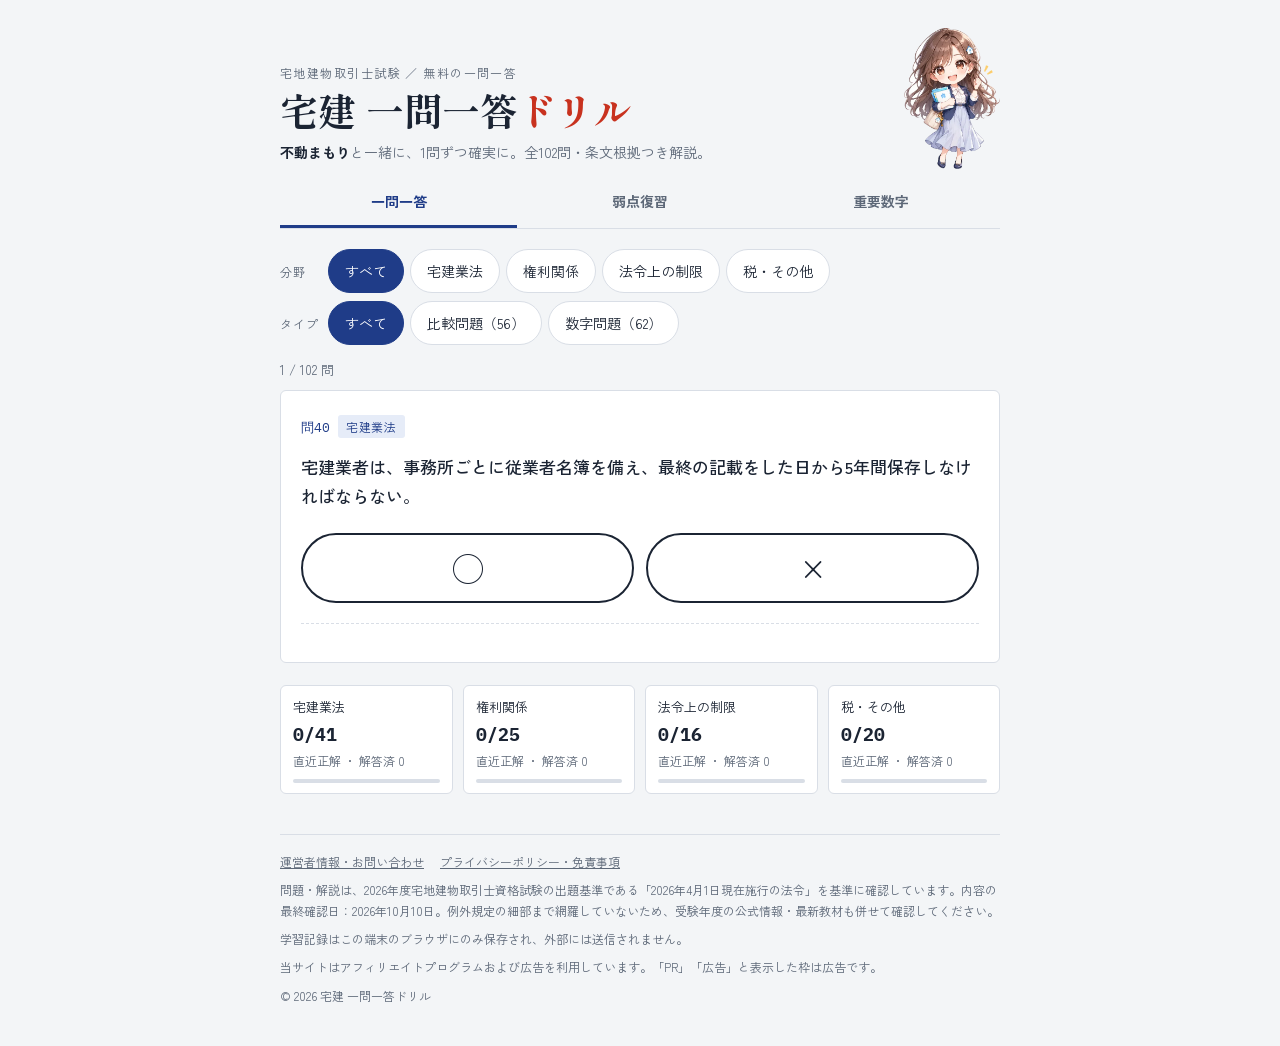
==== index.html @ 030e031e "問題を102問に拡充（×問題・税その他を追加、2026年4月の免税点改正に対応） Co-Authored-By: Claude Opus 5.5 <noreply@anthropic.com> Cla" ====
<!doctype html>
<html lang="ja">
<head>
<meta charset="utf-8">
<meta name="viewport" content="width=device-width,initial-scale=1,viewport-fit=cover">
<title>宅建 一問一答ドリル｜不動まもりと○×で合格へ</title>
<meta name="description" content="宅建試験（宅地建物取引士）の頻出論点を○×の一問一答で学べる無料サイト。宅建業法・権利関係・法令上の制限・税の問題に条文根拠つきの解説、間違えた問題の復習、重要数字の赤シート暗記ができます。">
<link rel="canonical" href="https://kenko-chahan.github.io/takken-drill/">
<meta property="og:type" content="website">
<meta property="og:title" content="宅建 一問一答ドリル">
<meta property="og:description" content="宅建の頻出論点を○×で。条文根拠つき解説・弱点復習・重要数字の赤シート。">
<meta property="og:url" content="https://kenko-chahan.github.io/takken-drill/">
<meta property="og:image" content="https://kenko-chahan.github.io/takken-drill/img/mamori-hello.webp">
<meta name="twitter:card" content="summary">
<link rel="icon" href="img/mamori-hello.webp" type="image/webp">
<link rel="preconnect" href="https://fonts.googleapis.com">
<link rel="preconnect" href="https://fonts.gstatic.com" crossorigin>
<link rel="stylesheet" href="https://fonts.googleapis.com/css2?family=Shippori+Mincho+B1:wght@600;800&family=Zen+Kaku+Gothic+New:wght@400;500;700&family=IBM+Plex+Mono:wght@500&display=swap">
<link rel="stylesheet" href="assets/style.css">
</head>
<body>
<div class="wrap">
<header class="hero">
  <div class="hero-text">
    <div class="eyebrow">宅地建物取引士試験 ／ 無料の一問一答</div>
    <h1>宅建 一問一答<span>ドリル</span></h1>
    <p class="greet"><b>不動まもり</b>と一緒に、1問ずつ確実に。全<span id="qcount">102</span>問・条文根拠つき解説。</p>
    <p class="countdown" id="countdown" hidden></p>
  </div>
  <img src="img/mamori-hello.webp" alt="ガッツポーズをする不動まもり" width="355" height="520">
</header>

<div class="tabs" role="tablist" aria-label="学習メニュー">
  <button type="button" role="tab" id="tab-drill" aria-selected="true" aria-controls="view-drill" tabindex="0">一問一答</button>
  <button type="button" role="tab" id="tab-review" aria-selected="false" aria-controls="view-review" tabindex="-1">弱点復習</button>
  <button type="button" role="tab" id="tab-nums" aria-selected="false" aria-controls="view-nums" tabindex="-1">重要数字</button>
</div>

<main>
<section id="view-drill" role="tabpanel" aria-labelledby="tab-drill" tabindex="0">
  <div class="filters" id="filters"></div>
  <div class="meta"><span id="progress"></span><span id="score"></span></div>
  <div id="sheet"></div>
  <div class="stats" id="stats"></div>
</section>

<section id="view-review" role="tabpanel" aria-labelledby="tab-review" tabindex="0" hidden>
  <h2>弱点復習</h2>
  <p class="lead">直近で間違えた問題だけを出題します。正解すると一覧から外れます。</p>
  <div id="reviewArea"></div>
</section>

<section id="view-nums" role="tabpanel" aria-labelledby="tab-nums" tabindex="0" hidden>
  <div class="coach"><img src="img/mamori-point.webp" alt="ボードを指して説明する不動まもり" width="520" height="502"><div><h2>重要数字</h2><p>本試験で狙われやすい数字です。赤シートで隠して、言えるまで繰り返しましょう。</p></div></div>
  <div class="toolbar">
    <p class="lead" style="margin:0">赤シートをONにすると数字が隠れます。1つずつタップ（またはEnter・Space）で表示し、もう一度押すと隠れます。</p>
    <button type="button" class="toggle" id="redBtn" aria-pressed="false">赤シート：OFF</button>
  </div>
  <div class="nums" id="numsBox"></div>
  <div class="ad" id="ad-nums" hidden></div>
</section>
</main>

<aside class="pr" id="pr-footer" hidden></aside>
<div class="ad" id="ad-footer" hidden></div>

<footer>
  <nav aria-label="サイト情報">
    <a href="about.html">運営者情報・お問い合わせ</a>
    <a href="privacy.html">プライバシーポリシー・免責事項</a>
  </nav>
  <p class="note">問題・解説は、2026年度宅地建物取引士資格試験の出題基準である「2026年4月1日現在施行の法令」を基準に確認しています。内容の最終確認日：2026年10月10日。例外規定の細部まで網羅していないため、受験年度の公式情報・最新教材も併せて確認してください。</p>
  <p class="note">学習記録はこの端末のブラウザにのみ保存され、外部には送信されません。</p>
  <p class="note">当サイトはアフィリエイトプログラムおよび広告を利用しています。「PR」「広告」と表示した枠は広告です。</p>
  <p class="note">&copy; <span id="year">2026</span> 宅建 一問一答ドリル</p>
</footer>
</div>
<script src="assets/config.js"></script>
<script src="assets/data.js"></script>
<script src="assets/common.js"></script>
<script src="assets/app.js"></script>
</body>
</html>
---- assets/style.css ----
/* Layout: single study column; tab bar on top; question sheet + marksheet-style ○× buttons; red-sheet number table */
:root{
  --bg:#f3f5f7; --paper:#ffffff; --ink:#1b2433; --muted:#5d6878; --line:#d9dee6;
  --accent:#1f3c88; --accent-soft:#e6ecf8; --shu:#c8321f; --shu-soft:#fbe9e6;
  --ok:#1f7a4d; --ok-soft:#e3f3ea;
  --f-display:"Shippori Mincho B1","Hiragino Mincho ProN","Yu Mincho",serif;
  --f-body:"Zen Kaku Gothic New","Hiragino Sans","Yu Gothic",system-ui,sans-serif;
  --f-mono:"IBM Plex Mono",ui-monospace,monospace;
  color-scheme:light;
}
@media (prefers-color-scheme: dark){:root:not([data-theme="light"]){
  --bg:#11151c; --paper:#1a202a; --ink:#e7ebf2; --muted:#9aa4b3; --line:#2c3441;
  --accent:#8fa9ec; --accent-soft:#222c42; --shu:#ef7a66; --shu-soft:#3a2220;
  --ok:#6cc89a; --ok-soft:#1c3328; color-scheme:dark}}
:root[data-theme="dark"]{
  --bg:#11151c; --paper:#1a202a; --ink:#e7ebf2; --muted:#9aa4b3; --line:#2c3441;
  --accent:#8fa9ec; --accent-soft:#222c42; --shu:#ef7a66; --shu-soft:#3a2220;
  --ok:#6cc89a; --ok-soft:#1c3328; color-scheme:dark}
*{box-sizing:border-box}
html{-webkit-text-size-adjust:100%}
body{margin:0;background:var(--bg);color:var(--ink);font-family:var(--f-body);font-size:15px;line-height:1.75;padding-inline:16px;padding-block:0 32px}
img{max-width:100%}
[hidden]{display:none!important}
a{color:var(--accent)}
.wrap{max-width:720px;margin:0 auto}
header{padding-block:28px 12px}
.eyebrow{font-size:12px;letter-spacing:.12em;color:var(--muted)}
h1{font-family:var(--f-display);font-weight:800;font-size:clamp(28px,7vw,38px);line-height:1.2;margin:4px 0 0;text-wrap:balance}
h1 span{color:var(--shu)}
h1 a{color:inherit;text-decoration:none}
.tabs{position:sticky;top:env(safe-area-inset-top,0px);z-index:5;background:var(--bg);display:flex;gap:4px;border-bottom:1px solid var(--line);margin-bottom:20px}
.tabs button{flex:1;font:inherit;font-weight:700;font-size:14px;background:none;border:0;border-bottom:3px solid transparent;color:var(--muted);padding:12px 4px;cursor:pointer}
.tabs button[aria-selected="true"]{color:var(--accent);border-bottom-color:var(--accent)}
button:focus-visible,a:focus-visible{outline:2px solid var(--accent);outline-offset:2px}
.filters{display:grid;gap:8px;margin-bottom:14px}
.frow{display:flex;flex-wrap:wrap;align-items:center;gap:6px}
.flabel{font-size:12px;letter-spacing:.08em;color:var(--muted);width:3.5em;flex:none}
.countdown{display:inline-block;margin:10px 0 0;font-size:13px;color:var(--ink);background:var(--shu-soft);border-left:3px solid var(--shu);padding:4px 10px;border-radius:0 4px 4px 0}
.countdown b{color:var(--shu)}
.cd-num{font-family:var(--f-mono);font-size:15px;font-variant-numeric:tabular-nums;white-space:nowrap}
.cd-tip{display:block;font-size:12px;color:var(--muted)}
.chip{font:inherit;font-size:14px;min-height:44px;border:1px solid var(--line);background:var(--paper);color:var(--ink);border-radius:999px;padding:6px 16px;cursor:pointer}
.chip[aria-pressed="true"]{background:var(--accent);border-color:var(--accent);color:var(--paper)}
.meta{display:flex;justify-content:space-between;font-size:13px;color:var(--muted);margin-bottom:8px;font-variant-numeric:tabular-nums}
.sheet{background:var(--paper);border:1px solid var(--line);border-radius:6px;padding:22px 20px}
.qno{font-family:var(--f-mono);font-size:13px;color:var(--accent)}
.cat{display:inline-block;font-size:12px;letter-spacing:.06em;background:var(--accent-soft);color:var(--accent);padding:1px 8px;border-radius:3px;margin-left:8px}
.q{font-size:17px;font-weight:500;margin:12px 0 0;min-width:0}
.marks{display:grid;grid-template-columns:1fr 1fr;gap:12px;margin-top:22px}
.mark{font-family:var(--f-display);font-size:34px;line-height:1;padding:16px 0;border:2px solid var(--ink);background:var(--paper);color:var(--ink);border-radius:999px;cursor:pointer;transition:background .15s}
.mark:hover:not(:disabled){background:var(--accent-soft)}
.mark:disabled{cursor:default;opacity:.45}
.mark.picked{opacity:1;background:var(--ink);color:var(--paper)}
.result{margin-top:20px;border-top:1px dashed var(--line);padding-top:16px}
.verdict{font-weight:700;font-size:16px;display:inline-flex;align-items:center;gap:8px;padding:2px 12px;border-radius:4px}
.verdict.ok{background:var(--ok-soft);color:var(--ok)}
.verdict.ng{background:var(--shu-soft);color:var(--shu)}
.exp{margin:10px 0 0}
.next{margin-top:16px;width:100%;font:inherit;font-weight:700;background:var(--accent);color:var(--paper);border:0;border-radius:6px;padding:12px;cursor:pointer}
.stats{display:grid;grid-template-columns:repeat(auto-fit,minmax(140px,1fr));gap:10px;margin-top:22px}
.stat{background:var(--paper);border:1px solid var(--line);border-radius:6px;padding:10px 12px;font-size:13px}
.stat b{display:block;font-family:var(--f-mono);font-size:18px;font-variant-numeric:tabular-nums}
.bar{height:4px;background:var(--line);border-radius:2px;margin-top:6px;overflow:hidden}
.bar i{display:block;height:100%;background:var(--ok)}
h2{font-family:var(--f-display);font-size:22px;margin:0 0 6px}
.lead{color:var(--muted);font-size:14px;margin:0 0 16px}
.empty{background:var(--paper);border:1px dashed var(--line);border-radius:6px;padding:24px;text-align:center;color:var(--muted)}
.ghost{font:inherit;font-size:14px;min-height:44px;background:var(--paper);border:1px solid var(--line);color:var(--ink);border-radius:6px;padding:8px 14px;cursor:pointer}
.ghost.danger{border-color:var(--shu);color:var(--shu);font-weight:700}
.confirm{margin-bottom:12px}
.confirm-actions{display:flex;flex-wrap:wrap;gap:8px;margin-top:12px}
.stat-sub{color:var(--muted);font-size:12px}
.toolbar{display:flex;justify-content:space-between;align-items:center;gap:8px;flex-wrap:wrap;margin-bottom:10px}
.toggle{font:inherit;font-size:14px;font-weight:700;min-height:44px;border:2px solid var(--shu);color:var(--shu);background:var(--paper);border-radius:6px;padding:8px 16px;cursor:pointer}
.toggle[aria-pressed="true"]{background:var(--shu);color:var(--paper)}
.nums{display:grid;gap:16px}
.ngroup{background:var(--paper);border:1px solid var(--line);border-radius:6px;overflow:hidden}
.ngroup-title{margin:0;padding:8px 14px;font-size:14px;color:var(--accent);background:var(--accent-soft)}
.nlist{list-style:none;margin:0;padding:0}
.nrow{display:grid;grid-template-columns:1fr;gap:6px;padding:12px 14px;border-top:1px solid var(--line)}
.nrow:first-child{border-top:0}
.nlabel{font-size:14px;min-width:0;overflow-wrap:anywhere}
.nlabel small{display:block;font-size:12px;color:var(--muted)}
.num{font:inherit;font-family:var(--f-mono);font-size:15px;font-weight:500;color:var(--shu);text-align:left;line-height:1.6;background:none;border:1px solid transparent;border-radius:4px;padding:6px 8px;margin:-6px -8px;min-height:44px;min-width:0;overflow-wrap:anywhere;cursor:default;position:relative}
.num .mask{display:none}
.redsheet .num{cursor:pointer;border-style:dashed;border-color:var(--shu)}
.redsheet .num:not(.show) .v{visibility:hidden}
.redsheet .num:not(.show) .mask{display:flex;align-items:center;position:absolute;inset:0;padding:0 10px;border-radius:3px;background:var(--shu);color:var(--paper);font-family:var(--f-body);font-size:13px;font-weight:700;letter-spacing:.04em}
.redsheet .num.show{background:var(--shu-soft)}
@media (min-width:600px){.nrow{grid-template-columns:minmax(0,1fr) minmax(0,1.1fr);gap:16px;align-items:start}}
.hero{display:flex;align-items:flex-end;gap:12px;justify-content:space-between}
.hero-text{min-width:0}
.hero img{width:96px;height:auto;flex:none;margin-bottom:-4px}
.greet{font-size:14px;color:var(--muted);margin:8px 0 0}
.greet b{color:var(--ink);font-weight:700}
.result-row{display:flex;gap:12px;align-items:flex-start}
.result-row img{width:92px;height:auto;flex:none}
.result-body{min-width:0;flex:1}
.coach{display:flex;gap:12px;align-items:center;margin-bottom:12px}
.coach img{width:88px;height:auto;flex:none}
.coach p{margin:0;font-size:14px;color:var(--muted)}
/* 広告・PR枠 */
.ad{margin-top:24px;text-align:center}
.ad-label,.pr-label{display:inline-block;font-size:11px;letter-spacing:.1em;color:var(--muted);border:1px solid var(--line);border-radius:3px;padding:0 6px;margin-bottom:6px}
.pr{margin-top:24px;background:var(--paper);border:1px solid var(--line);border-radius:6px;padding:16px}
.pr-head{display:flex;align-items:center;gap:10px;margin-bottom:8px}
.pr-head img{width:44px;height:auto}
.pr-head b{font-size:15px}
.pr ul{list-style:none;margin:0;padding:0;display:grid;gap:8px}
.pr li a{display:block;padding:10px 12px;border:1px solid var(--line);border-radius:4px;text-decoration:none;color:var(--ink)}
.pr li a:hover{border-color:var(--accent)}
.pr li small{display:block;color:var(--muted);font-size:12px}
/* フッター・本文ページ */
footer{margin-top:40px;border-top:1px solid var(--line);padding-top:16px;font-size:12px;color:var(--muted)}
footer nav{display:flex;flex-wrap:wrap;gap:6px 16px;margin-bottom:8px}
footer nav a{color:var(--muted)}
.note{font-size:12px;color:var(--muted);line-height:1.7;margin:0 0 8px}
.prose{background:var(--paper);border:1px solid var(--line);border-radius:6px;padding:20px}
.prose h2{margin-top:24px}
.prose h2:first-child{margin-top:0}
.prose p,.prose li{max-width:65ch}
.todo{background:var(--shu-soft);color:var(--shu);font-weight:700;padding:0 4px;border-radius:2px}
@media (max-width:420px){.result-row img{width:72px}.hero img{width:80px}}
@media (prefers-reduced-motion:reduce){*{transition:none!important}}
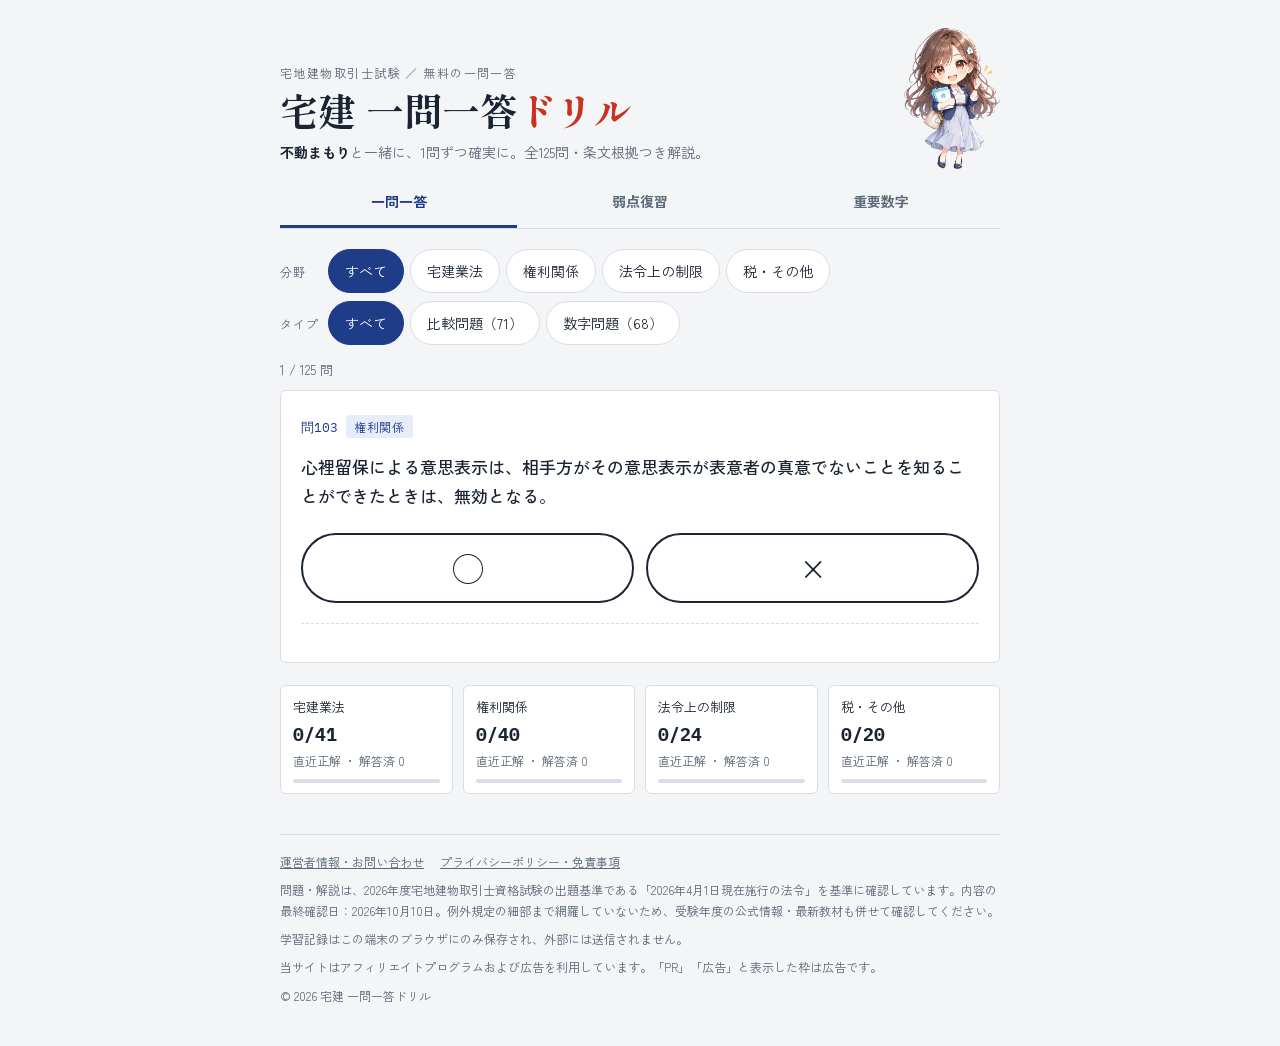
==== commit 76d3bd65: "権利関係・法令上の制限を中心に125問へ拡充 Co-Authored-By: Claude Opus 5.5 <noreply@anthropic.com> Claude-Session: https" ====
--- a/index.html
+++ b/index.html
@@ -24,7 +24,7 @@
   <div class="hero-text">
     <div class="eyebrow">宅地建物取引士試験 ／ 無料の一問一答</div>
     <h1>宅建 一問一答<span>ドリル</span></h1>
-    <p class="greet"><b>不動まもり</b>と一緒に、1問ずつ確実に。全<span id="qcount">102</span>問・条文根拠つき解説。</p>
+    <p class="greet"><b>不動まもり</b>と一緒に、1問ずつ確実に。全<span id="qcount">125</span>問・条文根拠つき解説。</p>
     <p class="countdown" id="countdown" hidden></p>
   </div>
   <img src="img/mamori-hello.webp" alt="ガッツポーズをする不動まもり" width="355" height="520">
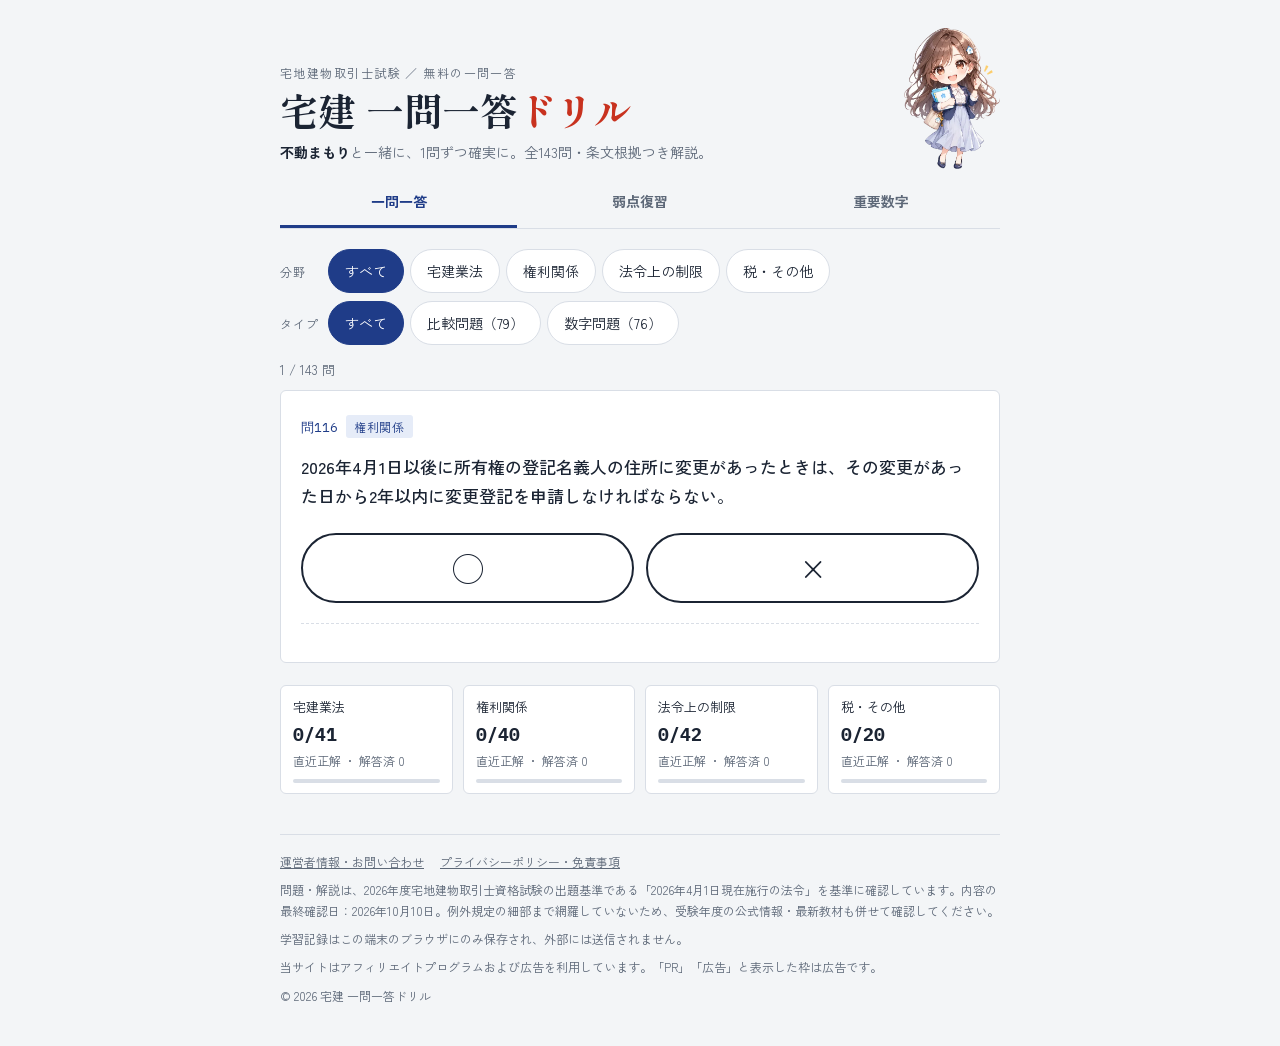
==== commit 879d6419: "法令上の制限を18問追加（盛土規制法・建築基準法・都市計画法・区画整理法・農地法） Co-Authored-By: Claude Opus 5.5 <noreply@anthropic.com> Cl" ====
--- a/index.html
+++ b/index.html
@@ -24,7 +24,7 @@
   <div class="hero-text">
     <div class="eyebrow">宅地建物取引士試験 ／ 無料の一問一答</div>
     <h1>宅建 一問一答<span>ドリル</span></h1>
-    <p class="greet"><b>不動まもり</b>と一緒に、1問ずつ確実に。全<span id="qcount">125</span>問・条文根拠つき解説。</p>
+    <p class="greet"><b>不動まもり</b>と一緒に、1問ずつ確実に。全<span id="qcount">143</span>問・条文根拠つき解説。</p>
     <p class="countdown" id="countdown" hidden></p>
   </div>
   <img src="img/mamori-hello.webp" alt="ガッツポーズをする不動まもり" width="355" height="520">
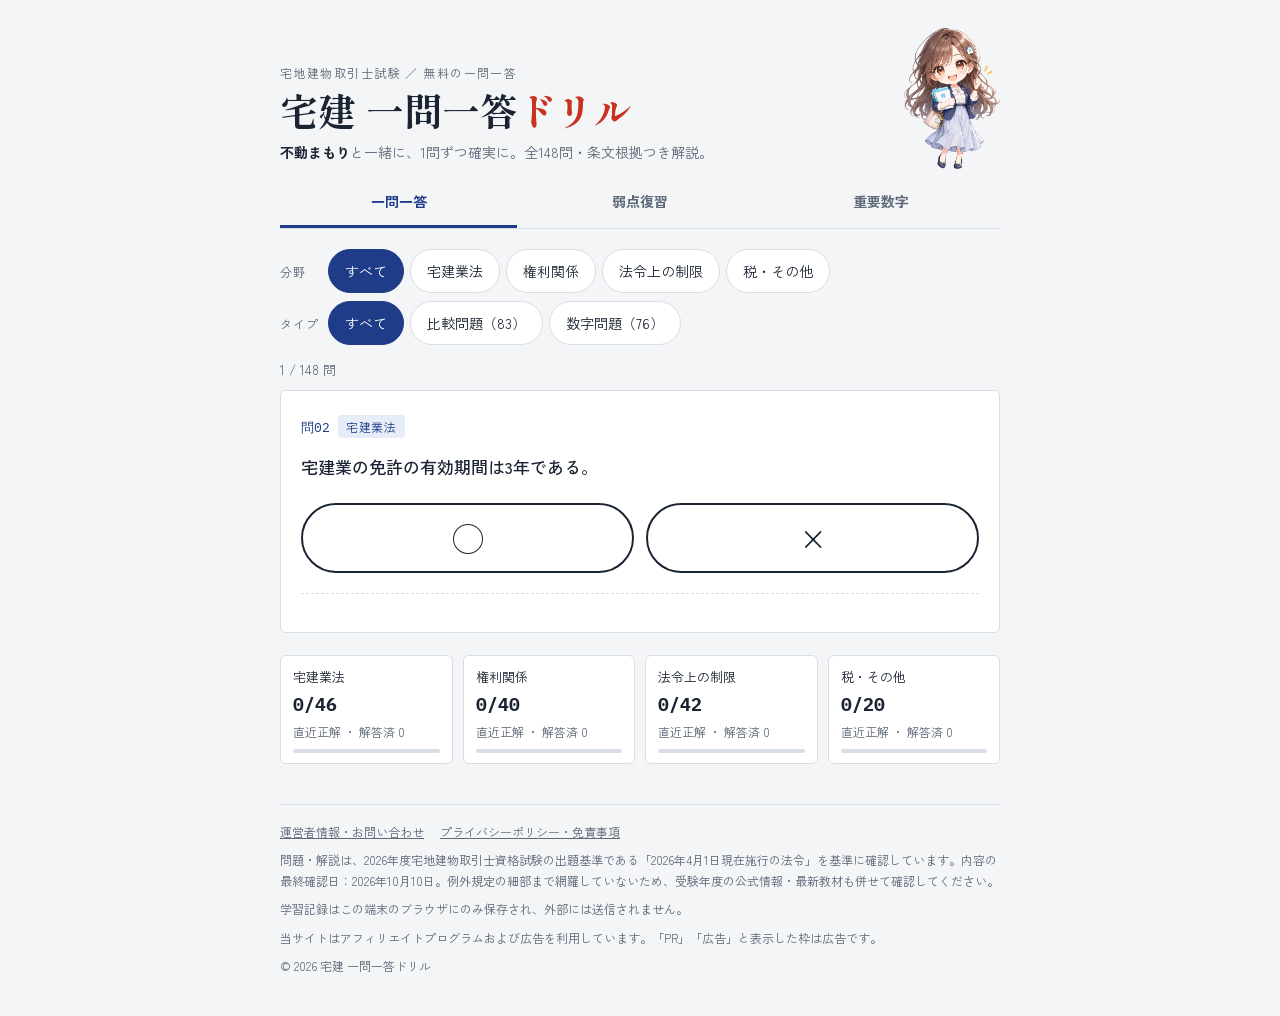
==== commit 9af5c958: "区分所有建物の重要事項（2026年4月改正の管理業者管理者方式を含む）を5問追加 Co-Authored-By: Claude Opus 5.5 <noreply@anthropic.com> Cla" ====
--- a/index.html
+++ b/index.html
@@ -24,7 +24,7 @@
   <div class="hero-text">
     <div class="eyebrow">宅地建物取引士試験 ／ 無料の一問一答</div>
     <h1>宅建 一問一答<span>ドリル</span></h1>
-    <p class="greet"><b>不動まもり</b>と一緒に、1問ずつ確実に。全<span id="qcount">143</span>問・条文根拠つき解説。</p>
+    <p class="greet"><b>不動まもり</b>と一緒に、1問ずつ確実に。全<span id="qcount">148</span>問・条文根拠つき解説。</p>
     <p class="countdown" id="countdown" hidden></p>
   </div>
   <img src="img/mamori-hello.webp" alt="ガッツポーズをする不動まもり" width="355" height="520">
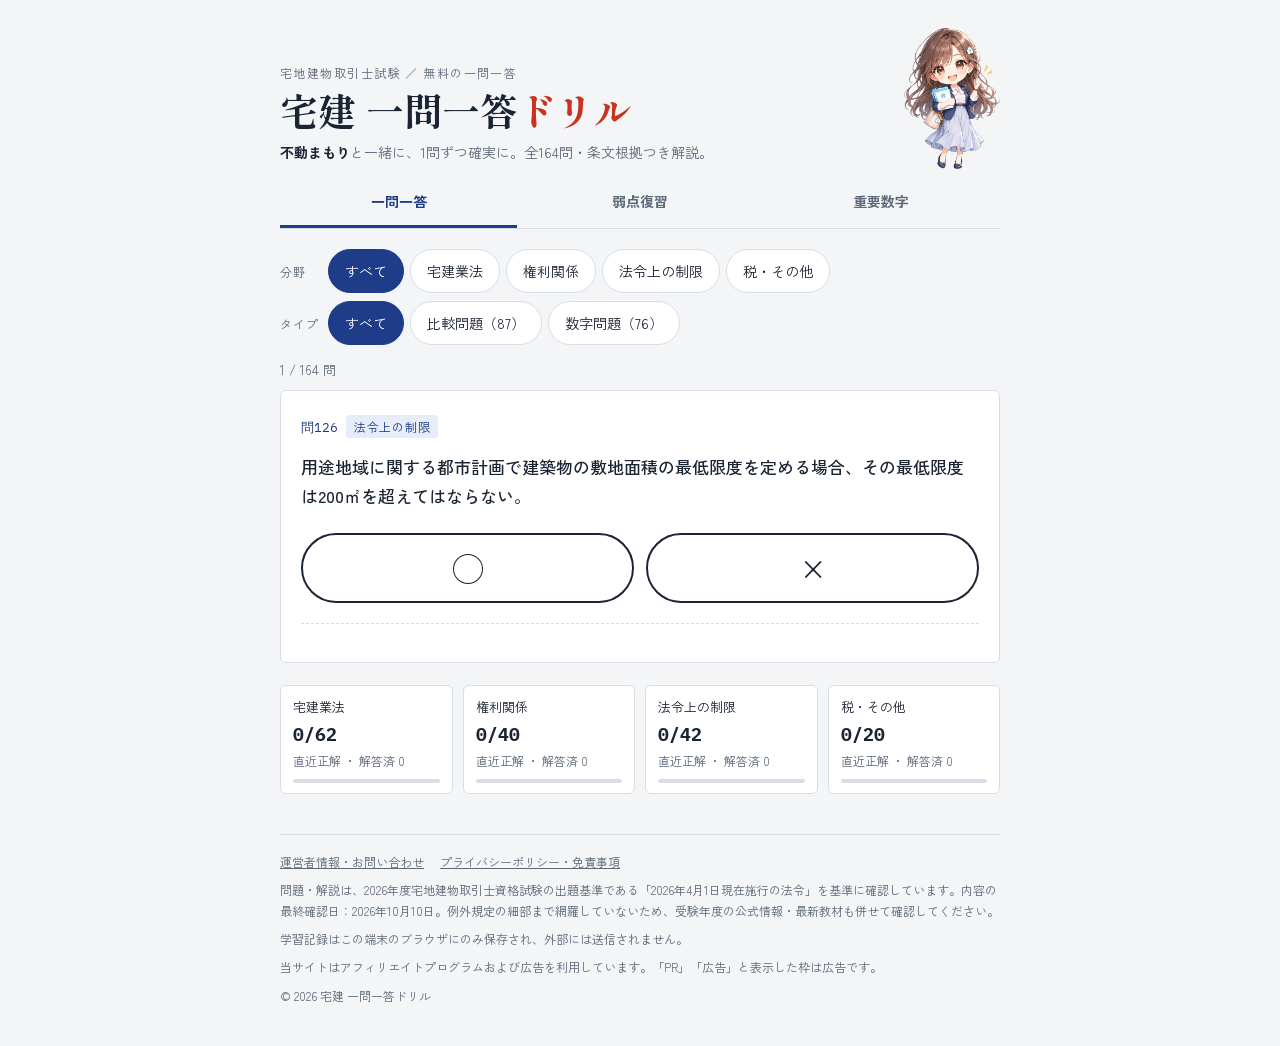
==== commit f336a69b: "宅建業法の広告規制・業務上の禁止事項を16問追加 Co-Authored-By: Claude Opus 5.5 <noreply@anthropic.com> Claude-Session: htt" ====
--- a/index.html
+++ b/index.html
@@ -24,7 +24,7 @@
   <div class="hero-text">
     <div class="eyebrow">宅地建物取引士試験 ／ 無料の一問一答</div>
     <h1>宅建 一問一答<span>ドリル</span></h1>
-    <p class="greet"><b>不動まもり</b>と一緒に、1問ずつ確実に。全<span id="qcount">148</span>問・条文根拠つき解説。</p>
+    <p class="greet"><b>不動まもり</b>と一緒に、1問ずつ確実に。全<span id="qcount">164</span>問・条文根拠つき解説。</p>
     <p class="countdown" id="countdown" hidden></p>
   </div>
   <img src="img/mamori-hello.webp" alt="ガッツポーズをする不動まもり" width="355" height="520">
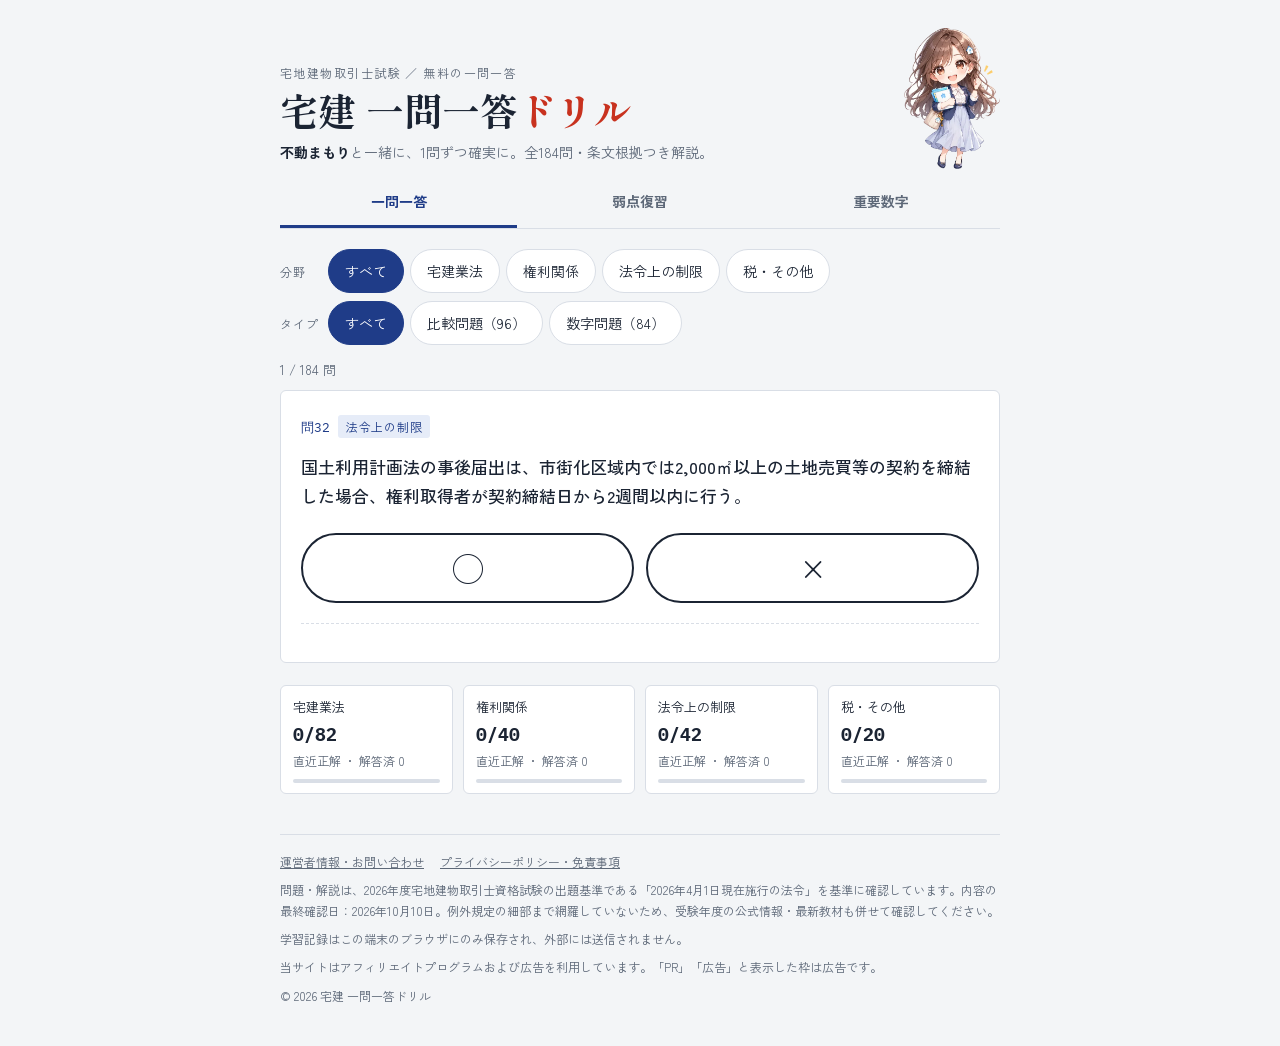
==== commit 52437f27: "宅建業法の免許・宅建士登録・監督処分・案内所を20問追加 Co-Authored-By: Claude Opus 5.5 <noreply@anthropic.com> Claude-Session:" ====
--- a/index.html
+++ b/index.html
@@ -24,7 +24,7 @@
   <div class="hero-text">
     <div class="eyebrow">宅地建物取引士試験 ／ 無料の一問一答</div>
     <h1>宅建 一問一答<span>ドリル</span></h1>
-    <p class="greet"><b>不動まもり</b>と一緒に、1問ずつ確実に。全<span id="qcount">164</span>問・条文根拠つき解説。</p>
+    <p class="greet"><b>不動まもり</b>と一緒に、1問ずつ確実に。全<span id="qcount">184</span>問・条文根拠つき解説。</p>
     <p class="countdown" id="countdown" hidden></p>
   </div>
   <img src="img/mamori-hello.webp" alt="ガッツポーズをする不動まもり" width="355" height="520">
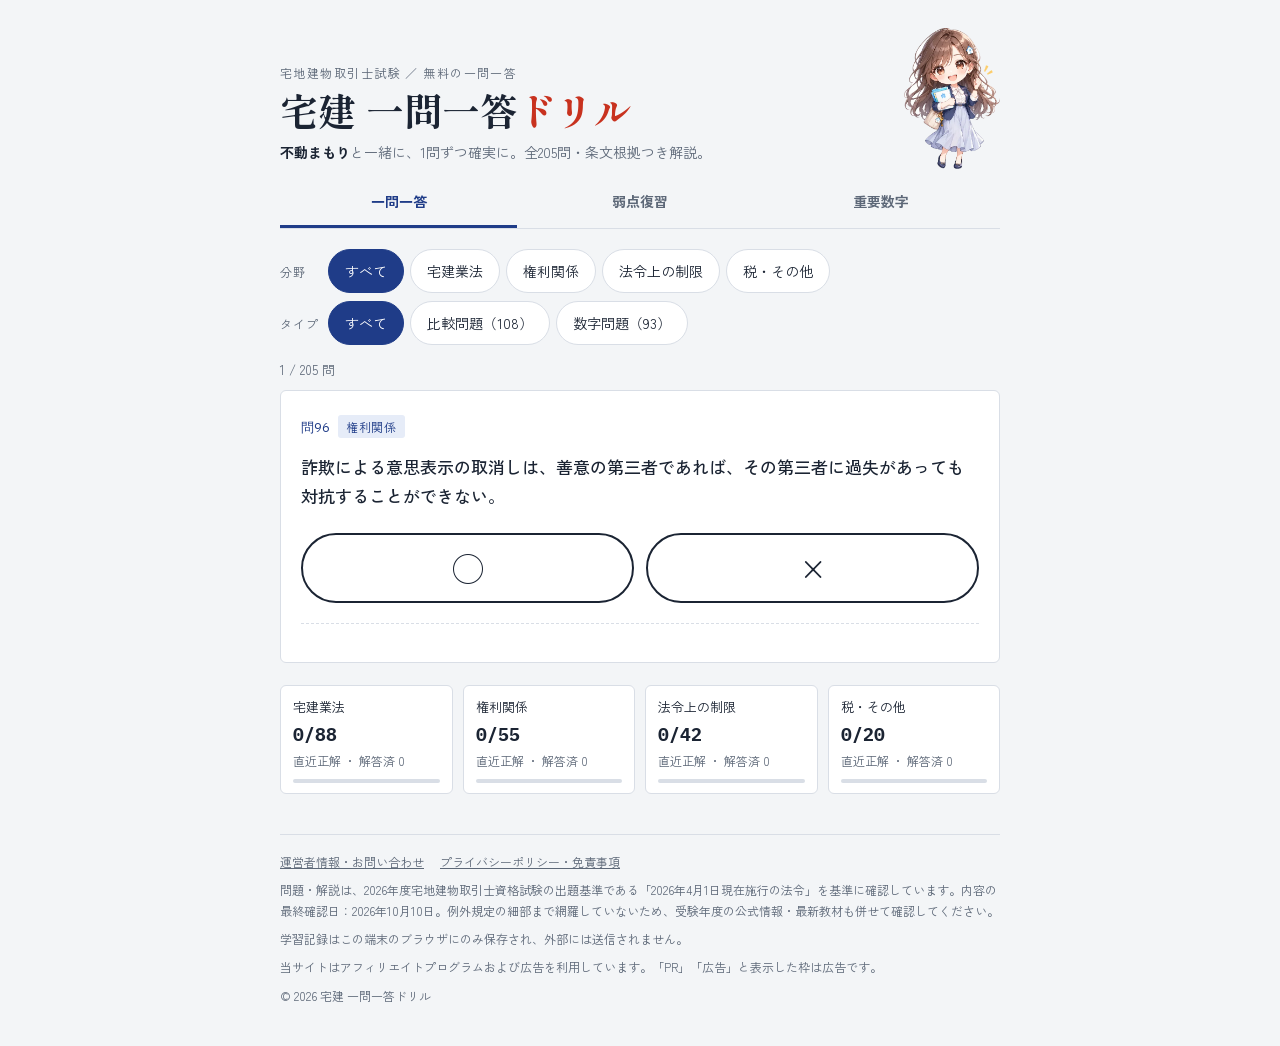
==== commit c31438c0: "区分所有法（2026年4月改正後）・住宅瑕疵担保履行法・不動産登記法を21問追加 Co-Authored-By: Claude Opus 5.5 <noreply@anthropic.com> Cla" ====
--- a/index.html
+++ b/index.html
@@ -24,7 +24,7 @@
   <div class="hero-text">
     <div class="eyebrow">宅地建物取引士試験 ／ 無料の一問一答</div>
     <h1>宅建 一問一答<span>ドリル</span></h1>
-    <p class="greet"><b>不動まもり</b>と一緒に、1問ずつ確実に。全<span id="qcount">184</span>問・条文根拠つき解説。</p>
+    <p class="greet"><b>不動まもり</b>と一緒に、1問ずつ確実に。全<span id="qcount">205</span>問・条文根拠つき解説。</p>
     <p class="countdown" id="countdown" hidden></p>
   </div>
   <img src="img/mamori-hello.webp" alt="ガッツポーズをする不動まもり" width="355" height="520">
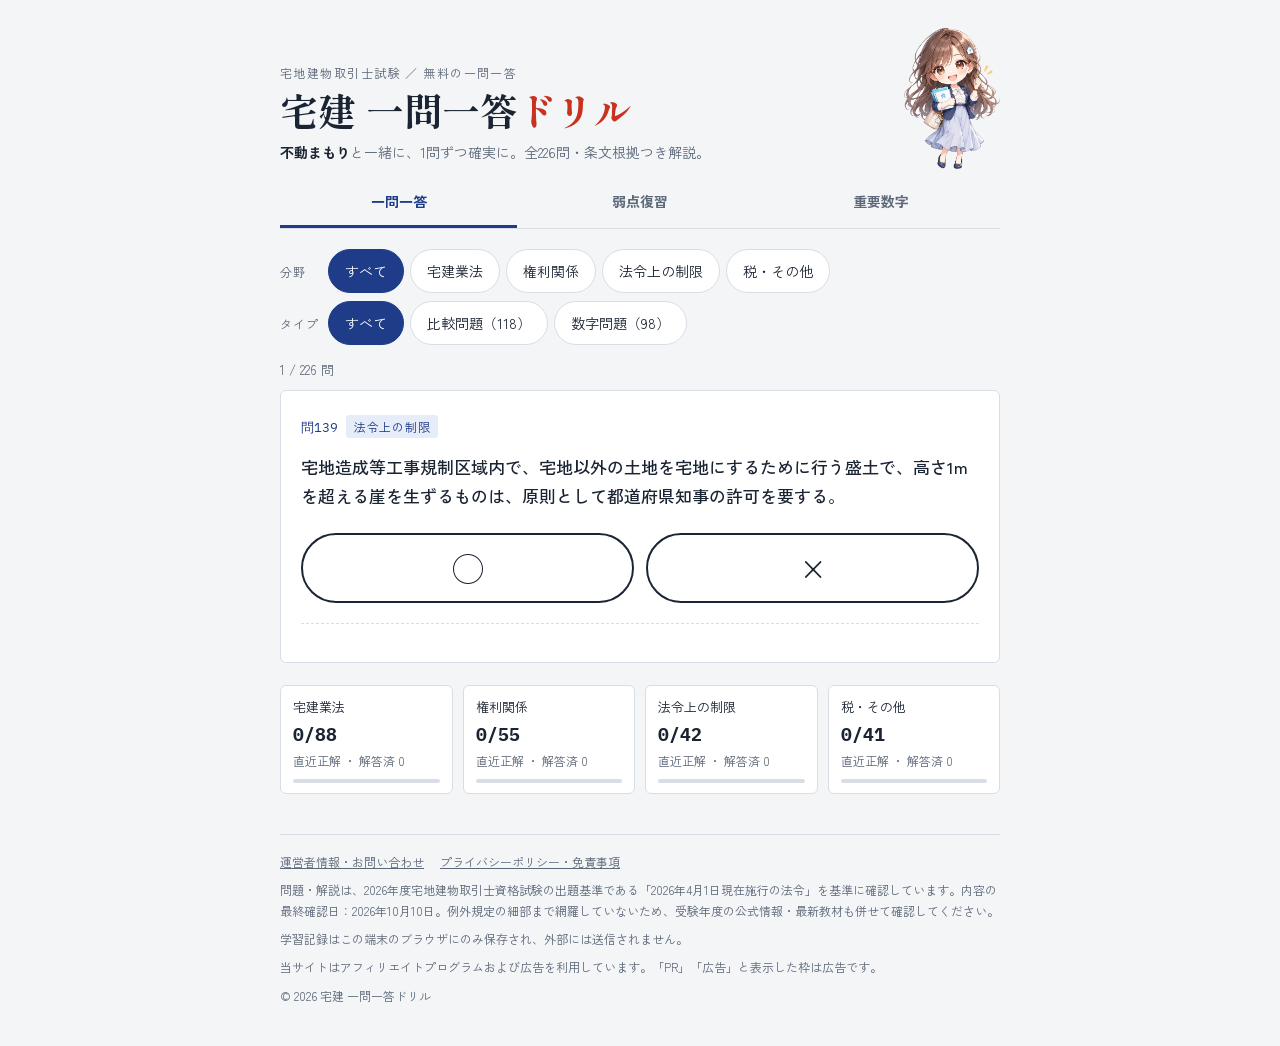
==== commit 569aadc6: "住宅金融支援機構・印紙税・登録免許税・鑑定評価基準・表示規約を21問追加 Co-Authored-By: Claude Opus 5.5 <noreply@anthropic.com> Claude-" ====
--- a/index.html
+++ b/index.html
@@ -24,7 +24,7 @@
   <div class="hero-text">
     <div class="eyebrow">宅地建物取引士試験 ／ 無料の一問一答</div>
     <h1>宅建 一問一答<span>ドリル</span></h1>
-    <p class="greet"><b>不動まもり</b>と一緒に、1問ずつ確実に。全<span id="qcount">205</span>問・条文根拠つき解説。</p>
+    <p class="greet"><b>不動まもり</b>と一緒に、1問ずつ確実に。全<span id="qcount">226</span>問・条文根拠つき解説。</p>
     <p class="countdown" id="countdown" hidden></p>
   </div>
   <img src="img/mamori-hello.webp" alt="ガッツポーズをする不動まもり" width="355" height="520">
